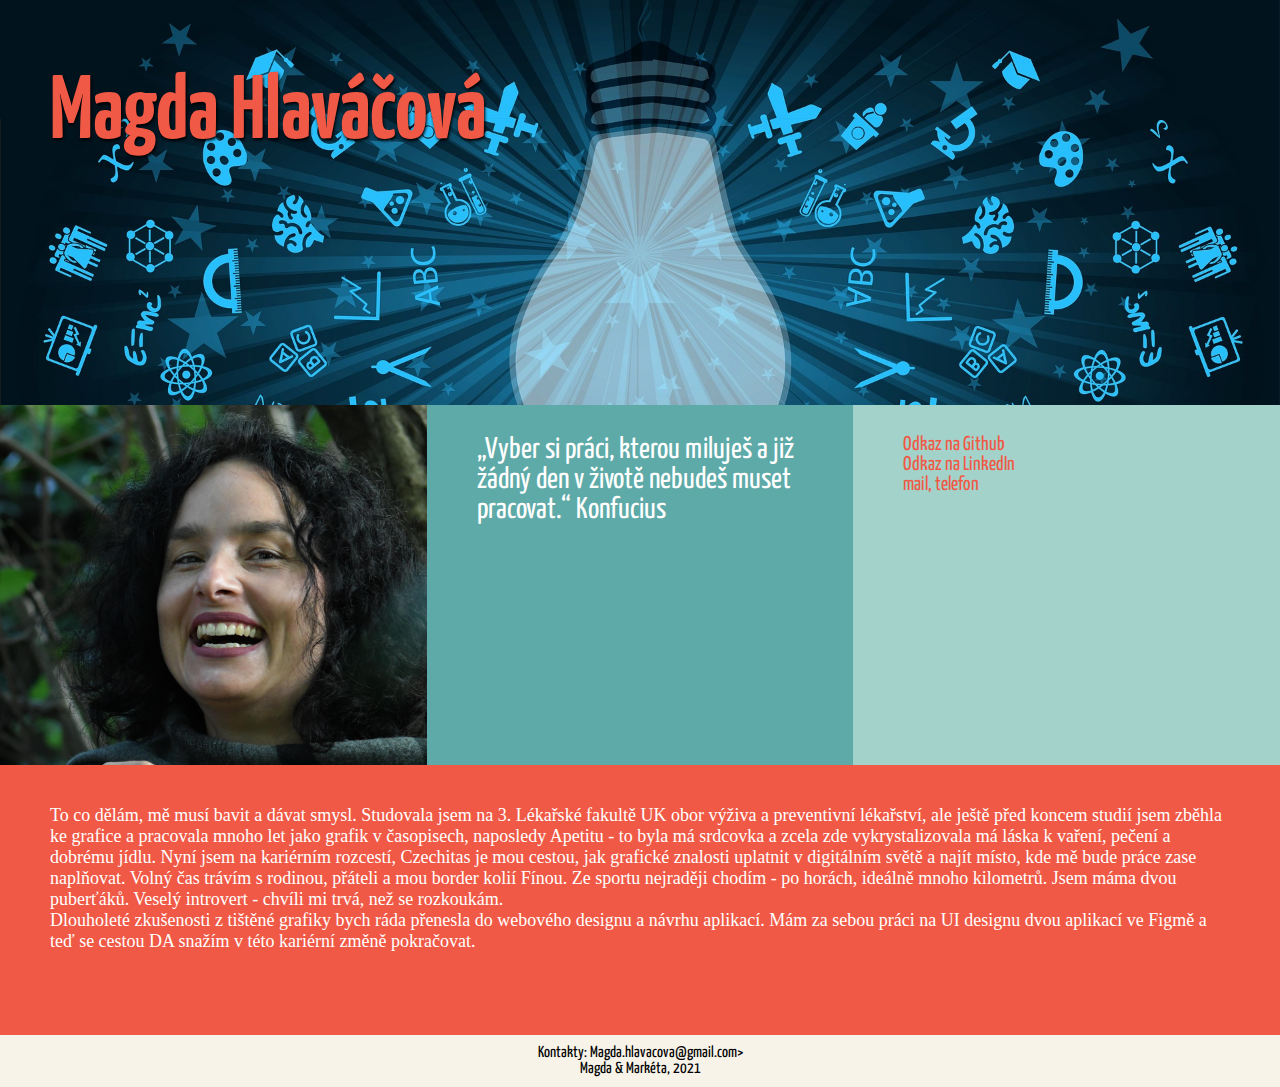
==== magda.html @ 964b3b20 "Úpravy Markéta" ====
<html lang="en">
  <head>
    <meta charset="UTF-8" />
    <meta http-equiv="X-UA-Compatible" content="IE=edge" />
    <meta name="viewport" content="width=device-width, initial-scale=1.0" />
    <link
      href="https://fonts.googleapis.com/css2?family=Dancing+Script:wght@400;500;600;700&family=Yanone+Kaffeesatz:wght@300;400;500;600&display=swap"
      rel="stylesheet"
    />
    <link rel="stylesheet" href="style.css" />
    <title>Document</title>
  </head>
  <body>
    <div class="strana_magda">
      <section class="uvod_magda">
        <h1 class="jmeno">Magda Hlaváčová</h1>
      </section>
      <div class="box">
        <section class="okno1_magda"></section>
        <section class="okno2_magda">
          „Vyber si práci, kterou miluješ a již žádný den v životě nebudeš muset
          pracovat.“ Konfucius
        </section>
        <section class="okno3_magda">
          <a class="tlacitko" href="magda.html"> Odkaz na Github</a><br />
          <a class="tlacitko" href="magda.html"> Odkaz na LinkedIn</a><br />
          <a class="tlacitko" href="magda.html"> mail, telefon</a>
        </section>
      </div>
      <section class="text_magda">
        To co dělám, mě musí bavit a dávat smysl. Studovala jsem na 3. Lékařské
        fakultě UK obor výživa a preventivní lékařství, ale ještě před koncem
        studií jsem zběhla ke grafice a pracovala mnoho let jako grafik v
        časopisech, naposledy Apetitu - to byla má srdcovka a zcela zde
        vykrystalizovala má láska k vaření, pečení a dobrému jídlu. Nyní jsem na
        kariérním rozcestí, Czechitas je mou cestou, jak grafické znalosti
        uplatnit v digitálním světě a najít místo, kde mě bude práce zase
        naplňovat. Volný čas trávím s rodinou, přáteli a mou border kolií Fínou.
        Ze sportu nejraději chodím - po horách, ideálně mnoho kilometrů. Jsem
        máma dvou puberťáků. Veselý introvert - chvíli mi trvá, než se
        rozkoukám.<br />
        Dlouholeté zkušenosti z tištěné grafiky bych ráda přenesla do webového
        designu a návrhu aplikací. Mám za sebou práci na UI designu dvou
        aplikací ve Figmě a teď se cestou DA snažím v této kariérní změně
        pokračovat.
      </section>

      <!--     <img class="Magda" src="fotka-Marketa.jpg" alt="Foto Magdy" />
 -->
    </div>
    <footer class="kontakty">
      Kontakty: Magda.hlavacova@gmail.com> <br />Magda & Markéta, 2021
    </footer>
  </body>
</html>
---- style.css ----
*,
:after,
before {
  box-sizing: border-box;
}

body {
  display: flex;
  margin: 0;
  flex-direction: column;
  min-height: 100vh;
  background-color: #f7f3e9;
}

.hlavicka {
  height: 100px;
  margin: 0;
  min-height: 40vh;
  padding: 10px 50px 10px 50px;
  background-image: url('IMG/background.jpg');
  background-size: cover;
  background-repeat: no-repeat;
  color: white;
}
.o_nas {
  display: flex;
  flex-direction: row;
  min-height: 30vh;
  margin: 0;
}

.magda {
  background-color: #a3d2ca;
  flex-basis: 50%;
  padding: 10px 50px 10px 50px;
}

.marketa {
  background-color: #5eaaa8;
  flex-basis: 50%;
  padding: 10px 50px 10px 50px;
}

.projekt {
  background-color: #f05945;
  margin: 0;
  min-height: 30vh;
  color: white;
  padding: 10px 50px 10px 50px;
}

.o_projektu {
  background-color: #f05945;
  margin: 0;
  min-height: 30vh;
  color: white;
  padding: 10px 50px 10px 50px;
  font-size: 30px;
  font-family: 'Yanone Kaffeesatz', sans-serif;
}

.kontakty {
  padding: 10px 50px 10px 50px;
  font-family: 'Yanone Kaffeesatz', sans-serif;
  text-align: center;
}

h2 {
  font-family: 'Yanone Kaffeesatz', sans-serif;
  font-size: 38px;
}

.titulek {
  font-family: 'Yanone Kaffeesatz', sans-serif;
  font-size: 120px;
  text-align: center;
  color: #f05945;
  text-shadow: 1px 2px 3px black;
}

p {
  font-family: 'Times New Roman', Times, serif;
  font-size: 18px;
  text-align: 1, 5em;
}

a {
  font-family: 'Yanone Kaffeesatz', sans-serif;
  color: #f05945;
  text-decoration: none;
  font-size: 20px;
}

/* Magda sekce*/
.box {
  display: flex;
  flex-direction: row;
  min-height: 40vh;
  margin: 0;
}

.uvod_magda {
  display: flex;
  height: 100px;
  margin: 0;
  min-height: 45vh;
  padding: 10px 50px 10px 50px;
  background-image: url('IMG/background.jpg');
  background-size: cover;
  background-repeat: no-repeat;
}

.okno1_magda {
  display: flex;
  background-image: url(IMG/fotka-Magda.jpg);
  background-size: cover;
  flex-basis: 34%;
  padding: 30px 50px 30px 50px;
}

.okno2_magda {
  background-color: #5eaaa8;
  flex-basis: 34%;
  padding: 30px 50px 30px 50px;
  color: white;
  font-family: 'Yanone Kaffeesatz', sans-serif;
  font-size: 30px;
}

.okno3_magda {
  background-color: #a3d2ca;
  flex-basis: 34%;
  padding: 30px 50px 30px 50px;
}

.text_magda {
  background-color: #f05945;
  min-height: 45vh;
  background-color: #f05945;
  margin: 0;
  min-height: 30vh;
  color: white;
  padding: 40px 50px 10px 50px;
  font-family: 'Times New Roman', Times, serif;
  font-size: 30px;
  text-align: 1, 5em;
}

.jmeno {
  font-family: 'Yanone Kaffeesatz', sans-serif;
  font-size: 90px;
  text-align: center;
  color: #f05945;
  text-shadow: 1px 2px 3px black;
}

/* Markéta sekce*/
.box {
  display: flex;
  flex-direction: row;
  min-height: 40vh;
  margin: 0;
}

.uvod_magda {
  display: flex;
  height: 100px;
  margin: 0;
  min-height: 45vh;
  padding: 10px 50px 10px 50px;
  background-image: url('IMG/background.jpg');
  background-size: cover;
  background-repeat: no-repeat;
}

.okno1_marketa {
  display: flex;
  background-image: url(IMG/fotka-Marketa.jpg);
  background-size: cover;
  flex-basis: 34%;
  padding: 30px 50px 30px 50px;
}

.okno2_magda {
  background-color: #5eaaa8;
  flex-basis: 34%;
  padding: 30px 50px 30px 50px;
  color: white;
  font-family: 'Yanone Kaffeesatz', sans-serif;
  font-size: 30px;
}

.okno3_magda {
  background-color: #a3d2ca;
  flex-basis: 34%;
  padding: 30px 50px 30px 50px;
}

.text_magda {
  background-color: #f05945;
  min-height: 45vh;
  background-color: #f05945;
  margin: 0;
  min-height: 30vh;
  color: white;
  padding: 40px 50px 10px 50px;
  font-family: 'Times New Roman', Times, serif;
  font-size: 18px;
  text-align: 1, 5em;
}

.jmeno {
  font-family: 'Yanone Kaffeesatz', sans-serif;
  font-size: 90px;
  text-align: center;
  color: #f05945;
  text-shadow: 1px 2px 3px black;
}
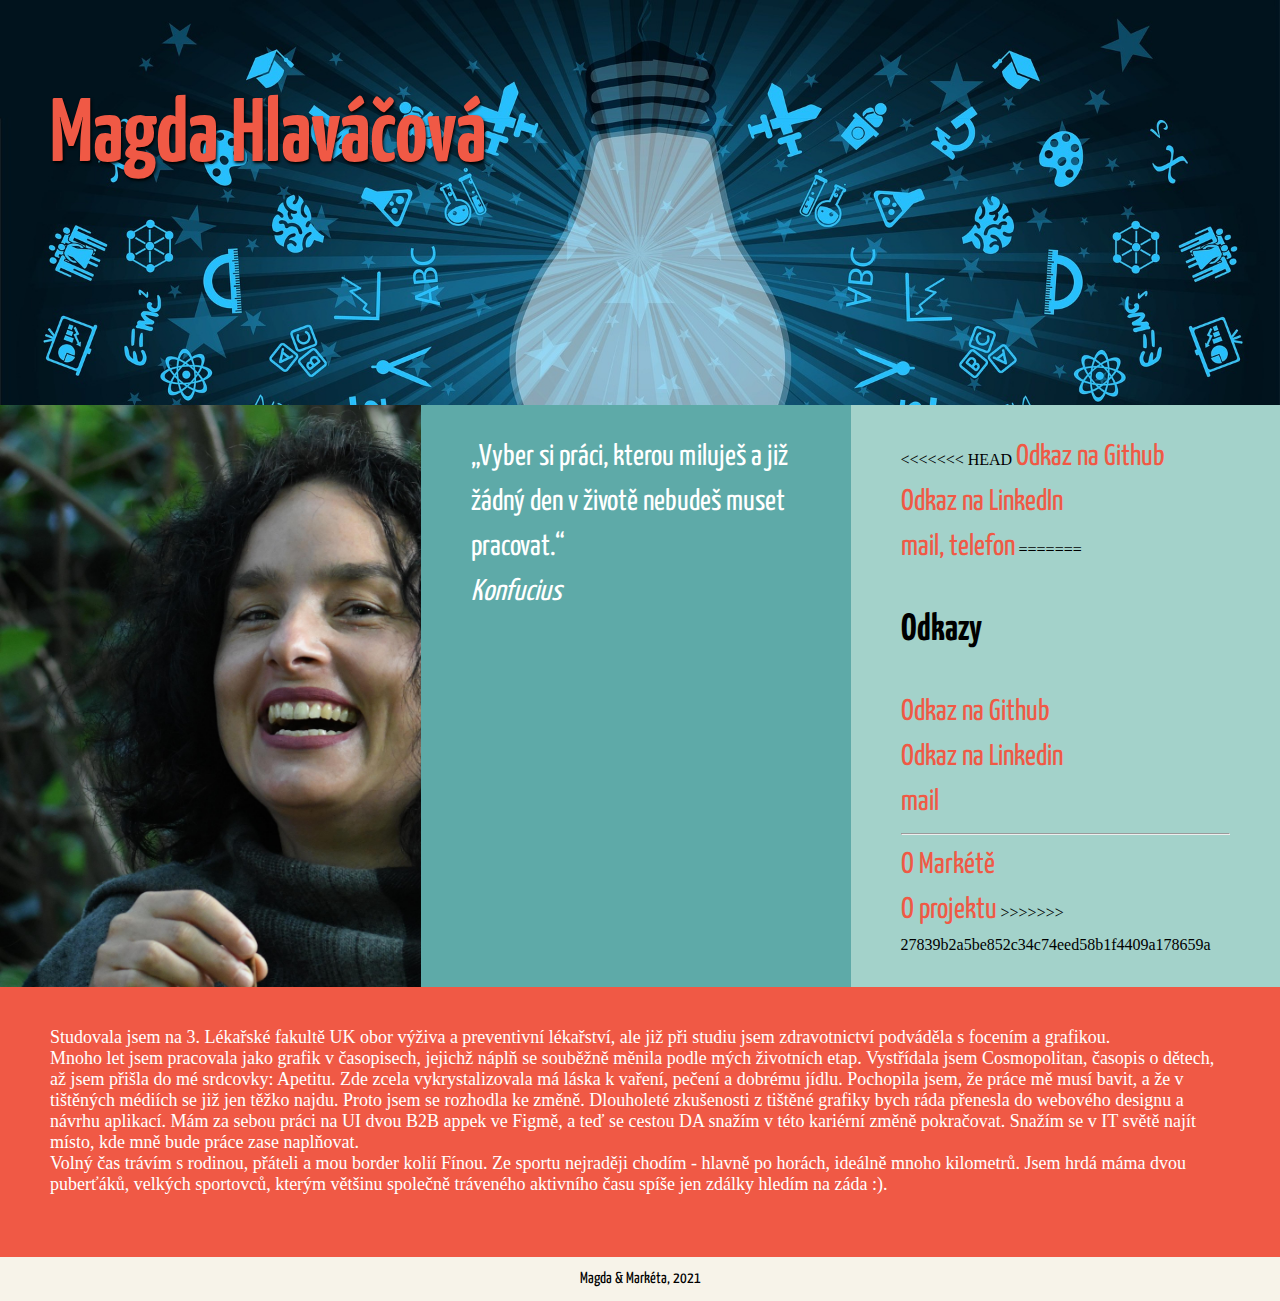
==== commit e61eb030: "Markéta změny" ====
--- a/magda.html
+++ b/magda.html
@@ -19,37 +19,55 @@
         <section class="okno1_magda"></section>
         <section class="okno2_magda">
           „Vyber si práci, kterou miluješ a již žádný den v životě nebudeš muset
-          pracovat.“ Konfucius
+          pracovat.“ <br />
+          <em>Konfucius</em>
         </section>
         <section class="okno3_magda">
+<<<<<<< HEAD
           <a class="tlacitko" href="magda.html"> Odkaz na Github</a><br />
           <a class="tlacitko" href="magda.html"> Odkaz na LinkedIn</a><br />
           <a class="tlacitko" href="magda.html"> mail, telefon</a>
+=======
+          <h2>Odkazy</h2>
+          <a class="tlacitko" href="https://github.com/MagdaHlavacova">
+            Odkaz na Github</a
+          ><br />
+          <a
+            class="tlacitko"
+            href="https://www.linkedin.com/in/magda-hlavacova"
+          >
+            Odkaz na Linkedin</a
+          ><br />
+          <a class="tlacitko" href="mailto:magda.hlavacova@gmail.com"> mail</a>
+          <hr />
+          <a class="tlacitko" href="marketa.html"> O Markétě</a><br />
+          <a class="tlacitko" href="index.html"> O projektu</a>
+>>>>>>> 27839b2a5be852c34c74eed58b1f4409a178659a
         </section>
       </div>
       <section class="text_magda">
-        To co dělám, mě musí bavit a dávat smysl. Studovala jsem na 3. Lékařské
-        fakultě UK obor výživa a preventivní lékařství, ale ještě před koncem
-        studií jsem zběhla ke grafice a pracovala mnoho let jako grafik v
-        časopisech, naposledy Apetitu - to byla má srdcovka a zcela zde
-        vykrystalizovala má láska k vaření, pečení a dobrému jídlu. Nyní jsem na
-        kariérním rozcestí, Czechitas je mou cestou, jak grafické znalosti
-        uplatnit v digitálním světě a najít místo, kde mě bude práce zase
-        naplňovat. Volný čas trávím s rodinou, přáteli a mou border kolií Fínou.
-        Ze sportu nejraději chodím - po horách, ideálně mnoho kilometrů. Jsem
-        máma dvou puberťáků. Veselý introvert - chvíli mi trvá, než se
-        rozkoukám.<br />
-        Dlouholeté zkušenosti z tištěné grafiky bych ráda přenesla do webového
-        designu a návrhu aplikací. Mám za sebou práci na UI designu dvou
-        aplikací ve Figmě a teď se cestou DA snažím v této kariérní změně
-        pokračovat.
+        Studovala jsem na 3. Lékařské fakultě UK obor výživa a preventivní
+        lékařství, ale již při studiu jsem zdravotnictví podváděla s focením a
+        grafikou. <br />
+        Mnoho let jsem pracovala jako grafik v časopisech, jejichž náplň se
+        souběžně měnila podle mých životních etap. Vystřídala jsem Cosmopolitan,
+        časopis o dětech, až jsem přišla do mé srdcovky: Apetitu. Zde zcela
+        vykrystalizovala má láska k vaření, pečení a dobrému jídlu. Pochopila
+        jsem, že práce mě musí bavit, a že v tištěných médiích se již jen těžko
+        najdu. Proto jsem se rozhodla ke změně. Dlouholeté zkušenosti z tištěné
+        grafiky bych ráda přenesla do webového designu a návrhu aplikací. Mám za
+        sebou práci na UI dvou B2B appek ve Figmě, a teď se cestou DA snažím v
+        této kariérní změně pokračovat. Snažím se v IT světě najít místo, kde
+        mně bude práce zase naplňovat.
+        <br />Volný čas trávím s rodinou, přáteli a mou border kolií Fínou. Ze
+        sportu nejraději chodím - hlavně po horách, ideálně mnoho kilometrů.
+        Jsem hrdá máma dvou puberťáků, velkých sportovců, kterým většinu
+        společně tráveného aktivního času spíše jen zdálky hledím na záda :).<br />
       </section>
 
       <!--     <img class="Magda" src="fotka-Marketa.jpg" alt="Foto Magdy" />
  -->
     </div>
-    <footer class="kontakty">
-      Kontakty: Magda.hlavacova@gmail.com> <br />Magda & Markéta, 2021
-    </footer>
+    <footer class="kontakty">Magda & Markéta, 2021</footer>
   </body>
 </html>
--- a/style.css
+++ b/style.css
@@ -16,7 +16,7 @@
   height: 100px;
   margin: 0;
   min-height: 40vh;
-  padding: 10px 50px 10px 50px;
+  padding: 20px 50px 20px 50px;
   background-image: url('IMG/background.jpg');
   background-size: cover;
   background-repeat: no-repeat;
@@ -25,36 +25,36 @@
 .o_nas {
   display: flex;
   flex-direction: row;
-  min-height: 30vh;
+  min-height: 15vh;
   margin: 0;
 }
 
 .magda {
   background-color: #a3d2ca;
   flex-basis: 50%;
-  padding: 10px 50px 10px 50px;
+  padding: 50px 100px 50px 100px;
 }
 
 .marketa {
   background-color: #5eaaa8;
   flex-basis: 50%;
-  padding: 10px 50px 10px 50px;
+  padding: 50px 70px 50px 70px;
 }
 
 .projekt {
   background-color: #f05945;
   margin: 0;
+  min-height: 45vh;
+  color: white;
+  padding: 20px 100px 20px 100px;
+}
+
+.o_projektu {
+  background-color: #f05945;
+  margin: 0;
   min-height: 30vh;
   color: white;
   padding: 10px 50px 10px 50px;
-}
-
-.o_projektu {
-  background-color: #f05945;
-  margin: 0;
-  min-height: 30vh;
-  color: white;
-  padding: 10px 50px 10px 50px;
   font-size: 30px;
   font-family: 'Yanone Kaffeesatz', sans-serif;
 }
@@ -62,12 +62,14 @@
 .kontakty {
   padding: 10px 50px 10px 50px;
   font-family: 'Yanone Kaffeesatz', sans-serif;
+  line-height: 1.5;
   text-align: center;
 }
 
 h2 {
   font-family: 'Yanone Kaffeesatz', sans-serif;
   font-size: 38px;
+  padding: 0;
 }
 
 .titulek {
@@ -81,7 +83,7 @@
 p {
   font-family: 'Times New Roman', Times, serif;
   font-size: 18px;
-  text-align: 1, 5em;
+  line-height: 1.5;
 }
 
 a {
@@ -89,6 +91,7 @@
   color: #f05945;
   text-decoration: none;
   font-size: 20px;
+  line-height: 1.5;
 }
 
 /* Magda sekce*/
@@ -114,23 +117,26 @@
   display: flex;
   background-image: url(IMG/fotka-Magda.jpg);
   background-size: cover;
-  flex-basis: 34%;
+  flex-basis: calc(100% / 3);
   padding: 30px 50px 30px 50px;
 }
 
 .okno2_magda {
   background-color: #5eaaa8;
-  flex-basis: 34%;
-  padding: 30px 50px 30px 50px;
-  color: white;
-  font-family: 'Yanone Kaffeesatz', sans-serif;
-  font-size: 30px;
+  flex-basis: calc(100% / 3);
+  padding: 80px 60px 60px 60px;
+  color: white;
+  font-family: 'Yanone Kaffeesatz', sans-serif;
+  font-weight: 400;
+  line-height: 1.5;
+  font-size: 40px;
 }
 
 .okno3_magda {
   background-color: #a3d2ca;
-  flex-basis: 34%;
-  padding: 30px 50px 30px 50px;
+  flex-basis: calc(100% / 3);
+  padding: 30px 50px 30px 50px;
+  line-height: 1.5;
 }
 
 .text_magda {
@@ -140,7 +146,7 @@
   margin: 0;
   min-height: 30vh;
   color: white;
-  padding: 40px 50px 10px 50px;
+  padding: 80px 60px 60px 60px;
   font-family: 'Times New Roman', Times, serif;
   font-size: 30px;
   text-align: 1, 5em;
@@ -212,7 +218,13 @@
 .jmeno {
   font-family: 'Yanone Kaffeesatz', sans-serif;
   font-size: 90px;
+  line-height: 1.5;
   text-align: center;
   color: #f05945;
   text-shadow: 1px 2px 3px black;
 }
+
+.tlacitko {
+  font-size: 30px;
+  line-height: 1.5;
+}
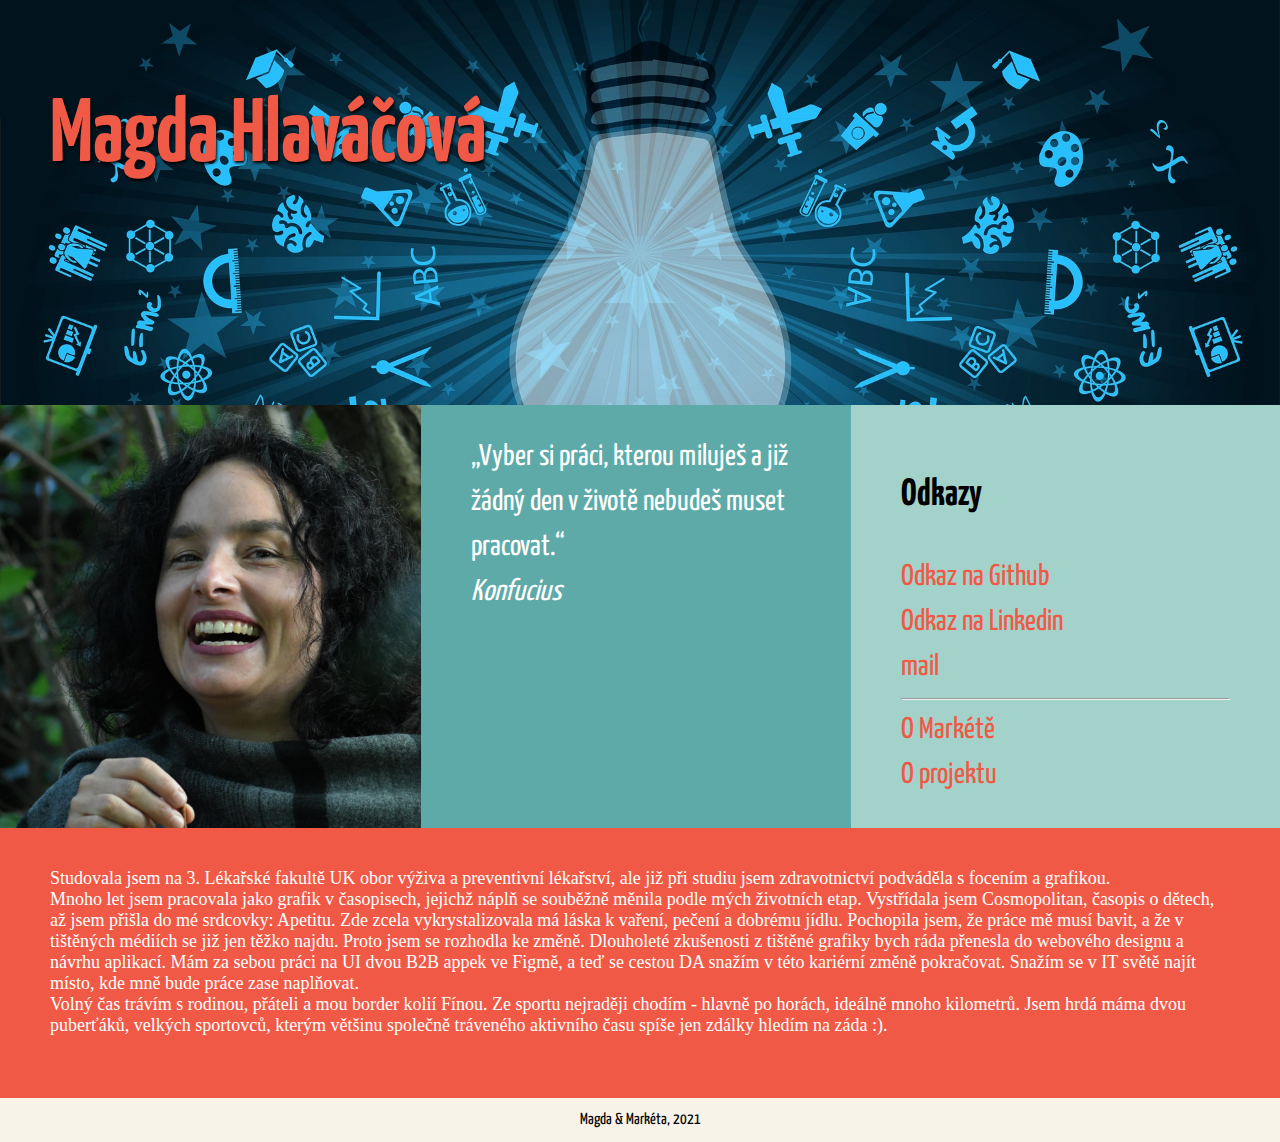
==== commit e3eb2968: "Opravy vzniklých blbostí" ====
--- a/magda.html
+++ b/magda.html
@@ -23,11 +23,6 @@
           <em>Konfucius</em>
         </section>
         <section class="okno3_magda">
-<<<<<<< HEAD
-          <a class="tlacitko" href="magda.html"> Odkaz na Github</a><br />
-          <a class="tlacitko" href="magda.html"> Odkaz na LinkedIn</a><br />
-          <a class="tlacitko" href="magda.html"> mail, telefon</a>
-=======
           <h2>Odkazy</h2>
           <a class="tlacitko" href="https://github.com/MagdaHlavacova">
             Odkaz na Github</a
@@ -42,7 +37,6 @@
           <hr />
           <a class="tlacitko" href="marketa.html"> O Markétě</a><br />
           <a class="tlacitko" href="index.html"> O projektu</a>
->>>>>>> 27839b2a5be852c34c74eed58b1f4409a178659a
         </section>
       </div>
       <section class="text_magda">
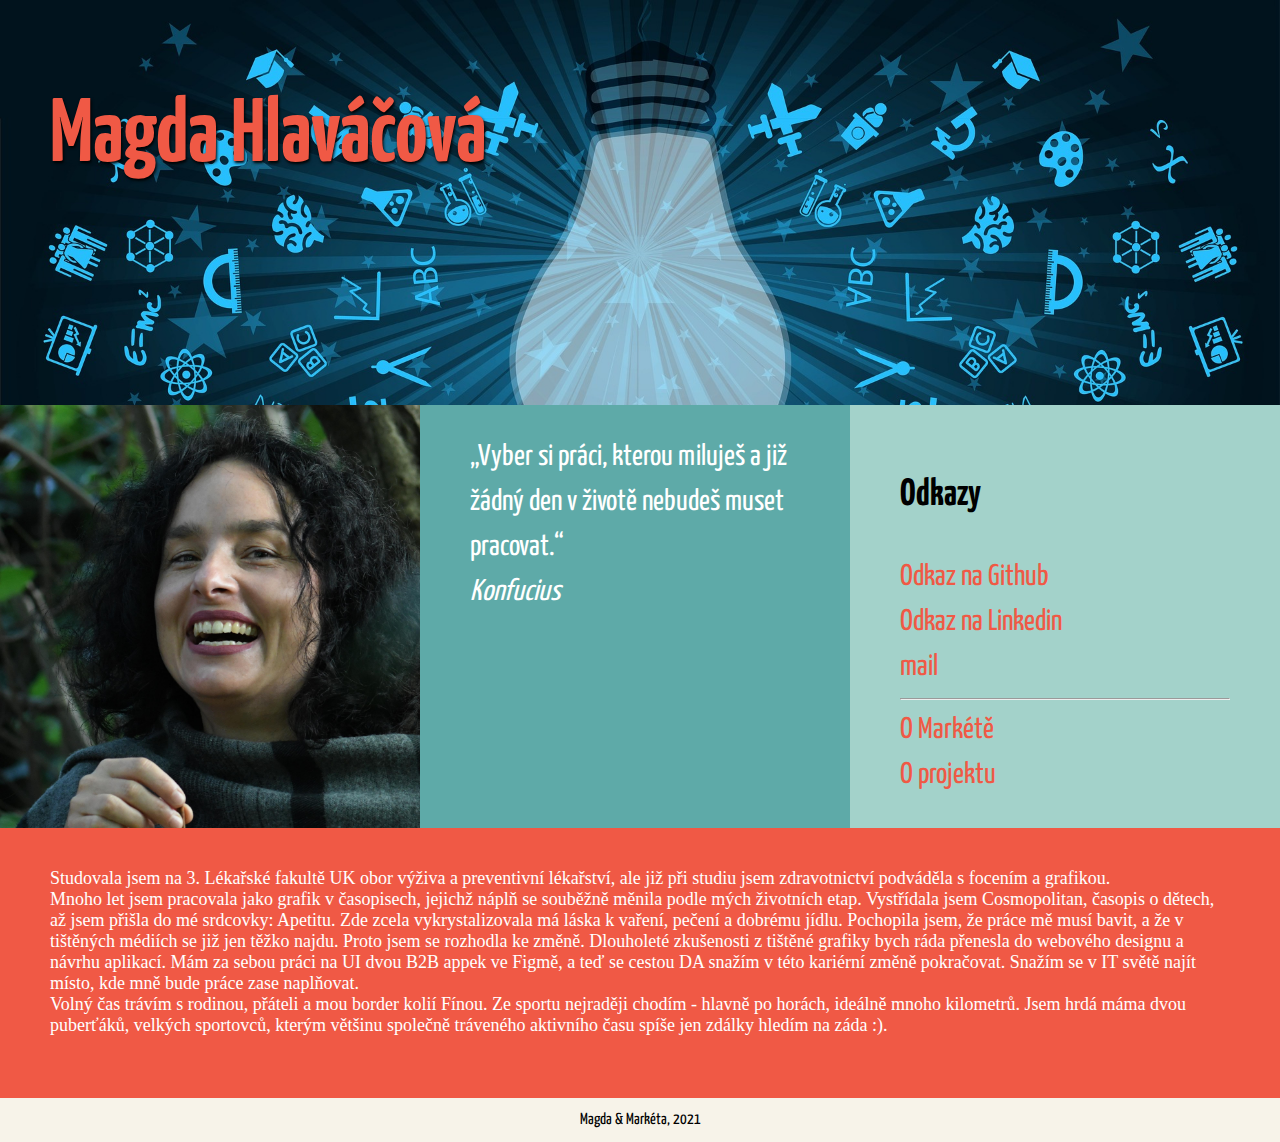
==== commit cf5954ab: "reseni obrazku" ====
--- a/magda.html
+++ b/magda.html
@@ -16,7 +16,9 @@
         <h1 class="jmeno">Magda Hlaváčová</h1>
       </section>
       <div class="box">
-        <section class="okno1_magda"></section>
+        <section class="okno1_magda">
+          <img class="foto_magda" src="IMG/fotka-Magda.jpg" alt="Fotka Magdy" />
+        </section>
         <section class="okno2_magda">
           „Vyber si práci, kterou miluješ a již žádný den v životě nebudeš muset
           pracovat.“ <br />
--- a/style.css
+++ b/style.css
@@ -18,7 +18,7 @@
   min-height: 40vh;
   padding: 20px 50px 20px 50px;
   background-image: url('IMG/background.jpg');
-  background-size: cover;
+  background-size: contain;
   background-repeat: no-repeat;
   color: white;
 }
@@ -54,7 +54,7 @@
   margin: 0;
   min-height: 30vh;
   color: white;
-  padding: 10px 50px 10px 50px;
+  padding: 10px 0px 10px 0px;
   font-size: 30px;
   font-family: 'Yanone Kaffeesatz', sans-serif;
 }
@@ -115,10 +115,17 @@
 
 .okno1_magda {
   display: flex;
-  background-image: url(IMG/fotka-Magda.jpg);
-  background-size: cover;
+  /*   background-image: url(IMG/fotka-Magda.jpg);
+  background-size: contain; */
   flex-basis: calc(100% / 3);
-  padding: 30px 50px 30px 50px;
+  padding: 0;
+}
+
+.foto_magda {
+  max-width: 100%;
+  box-sizing: border-box;
+  height: auto;
+  padding: 0;
 }
 
 .okno2_magda {
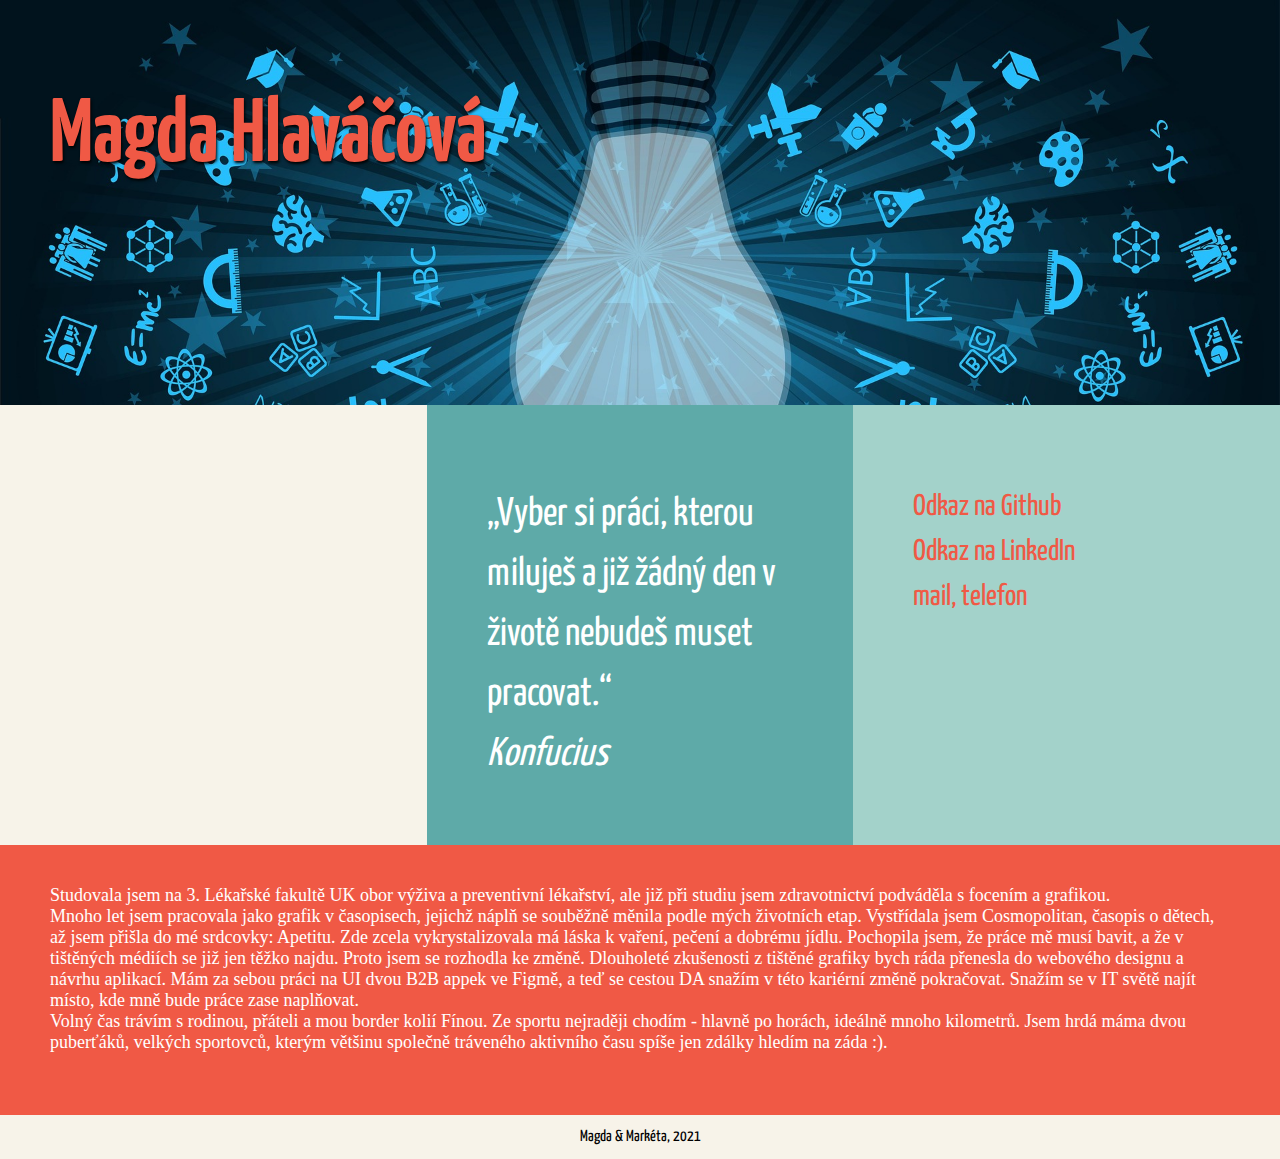
==== commit 82d2d713: "Nuceny commit pred pullnutim, zadne zmeny" ====
--- a/magda.html
+++ b/magda.html
@@ -16,29 +16,16 @@
         <h1 class="jmeno">Magda Hlaváčová</h1>
       </section>
       <div class="box">
-        <section class="okno1_magda">
-          <img class="foto_magda" src="IMG/fotka-Magda.jpg" alt="Fotka Magdy" />
-        </section>
+        <section class="okno1_magda"></section>
         <section class="okno2_magda">
           „Vyber si práci, kterou miluješ a již žádný den v životě nebudeš muset
           pracovat.“ <br />
           <em>Konfucius</em>
         </section>
         <section class="okno3_magda">
-          <h2>Odkazy</h2>
-          <a class="tlacitko" href="https://github.com/MagdaHlavacova">
-            Odkaz na Github</a
-          ><br />
-          <a
-            class="tlacitko"
-            href="https://www.linkedin.com/in/magda-hlavacova"
-          >
-            Odkaz na Linkedin</a
-          ><br />
-          <a class="tlacitko" href="mailto:magda.hlavacova@gmail.com"> mail</a>
-          <hr />
-          <a class="tlacitko" href="marketa.html"> O Markétě</a><br />
-          <a class="tlacitko" href="index.html"> O projektu</a>
+          <a class="tlacitko" href="magda.html"> Odkaz na Github</a><br />
+          <a class="tlacitko" href="magda.html"> Odkaz na LinkedIn</a><br />
+          <a class="tlacitko" href="magda.html"> mail, telefon</a>
         </section>
       </div>
       <section class="text_magda">
--- a/style.css
+++ b/style.css
@@ -18,7 +18,7 @@
   min-height: 40vh;
   padding: 20px 50px 20px 50px;
   background-image: url('IMG/background.jpg');
-  background-size: contain;
+  background-size: cover;
   background-repeat: no-repeat;
   color: white;
 }
@@ -70,6 +70,7 @@
   font-family: 'Yanone Kaffeesatz', sans-serif;
   font-size: 38px;
   padding: 0;
+  margin: 0;
 }
 
 .titulek {
@@ -142,7 +143,7 @@
 .okno3_magda {
   background-color: #a3d2ca;
   flex-basis: calc(100% / 3);
-  padding: 30px 50px 30px 50px;
+  padding: 80px 60px 60px 60px;
   line-height: 1.5;
 }
 
@@ -194,7 +195,7 @@
   padding: 30px 50px 30px 50px;
 }
 
-.okno2_magda {
+.okno2_marketa {
   background-color: #5eaaa8;
   flex-basis: 34%;
   padding: 30px 50px 30px 50px;
@@ -203,7 +204,7 @@
   font-size: 30px;
 }
 
-.okno3_magda {
+.okno3_marketa {
   background-color: #a3d2ca;
   flex-basis: 34%;
   padding: 30px 50px 30px 50px;
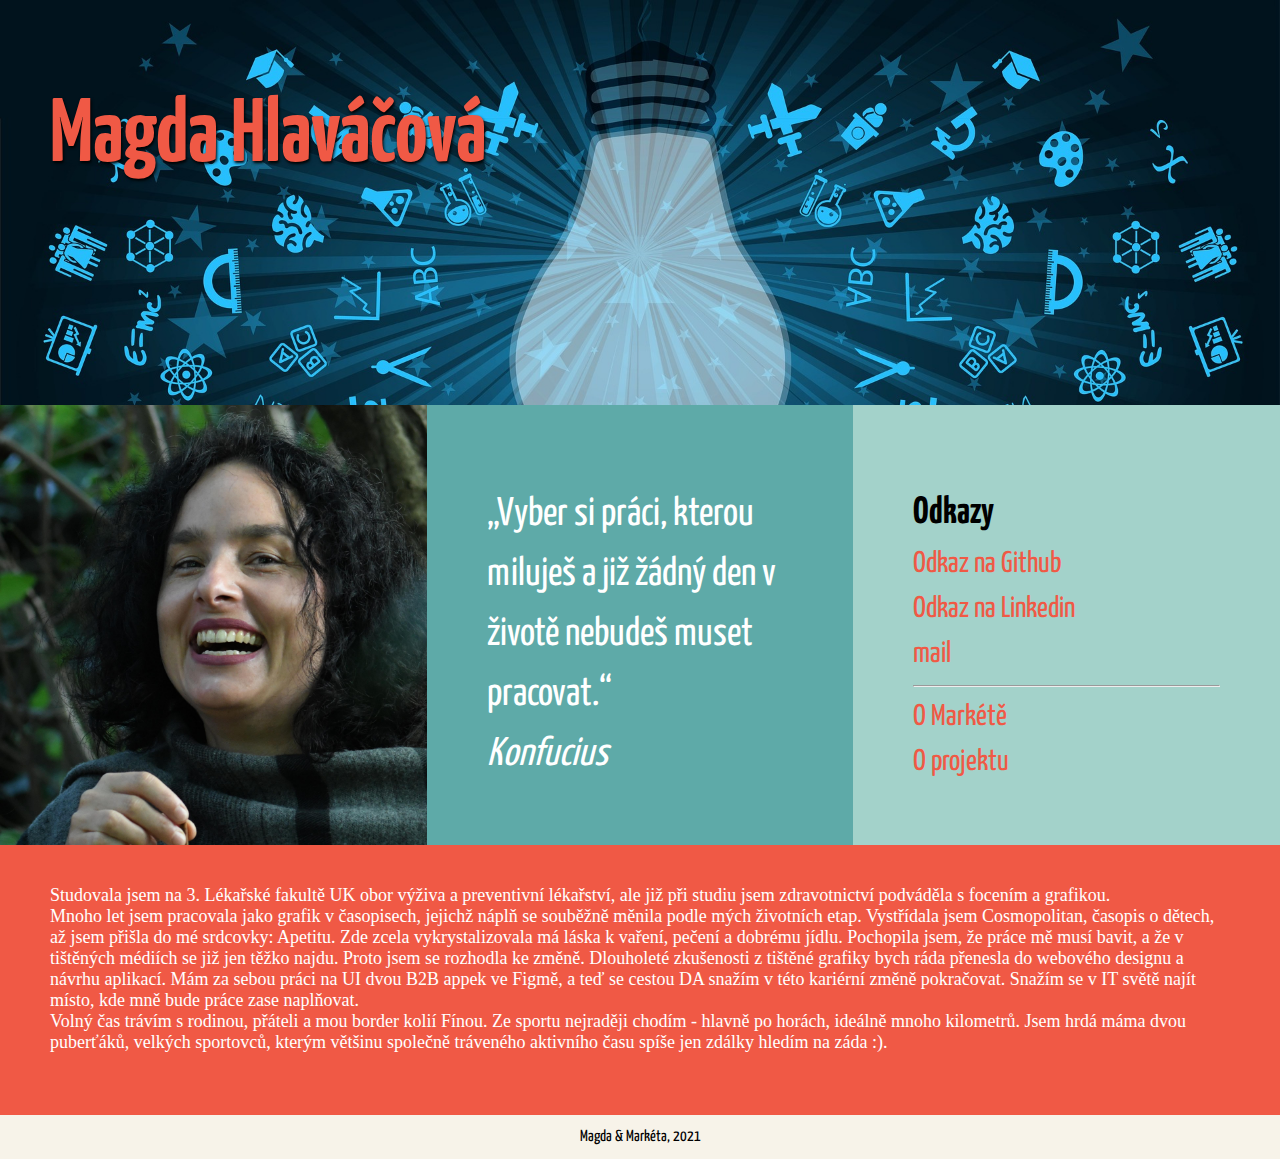
==== commit b21c5015: "Dolaďování" ====
--- a/magda.html
+++ b/magda.html
@@ -16,16 +16,29 @@
         <h1 class="jmeno">Magda Hlaváčová</h1>
       </section>
       <div class="box">
-        <section class="okno1_magda"></section>
+        <section class="okno1_magda">
+          <img class="foto_magda" src="IMG/fotka-Magda.jpg" alt="Fotka Magdy" />
+        </section>
         <section class="okno2_magda">
           „Vyber si práci, kterou miluješ a již žádný den v životě nebudeš muset
           pracovat.“ <br />
           <em>Konfucius</em>
         </section>
         <section class="okno3_magda">
-          <a class="tlacitko" href="magda.html"> Odkaz na Github</a><br />
-          <a class="tlacitko" href="magda.html"> Odkaz na LinkedIn</a><br />
-          <a class="tlacitko" href="magda.html"> mail, telefon</a>
+          <h2>Odkazy</h2>
+          <a class="tlacitko" href="https://github.com/MagdaHlavacova">
+            Odkaz na Github</a
+          ><br />
+          <a
+            class="tlacitko"
+            href="https://www.linkedin.com/in/magda-hlavacova"
+          >
+            Odkaz na Linkedin</a
+          ><br />
+          <a class="tlacitko" href="mailto:magda.hlavacova@gmail.com"> mail</a>
+          <hr />
+          <a class="tlacitko" href="marketa.html"> O Markétě</a><br />
+          <a class="tlacitko" href="index.html"> O projektu</a>
         </section>
       </div>
       <section class="text_magda">
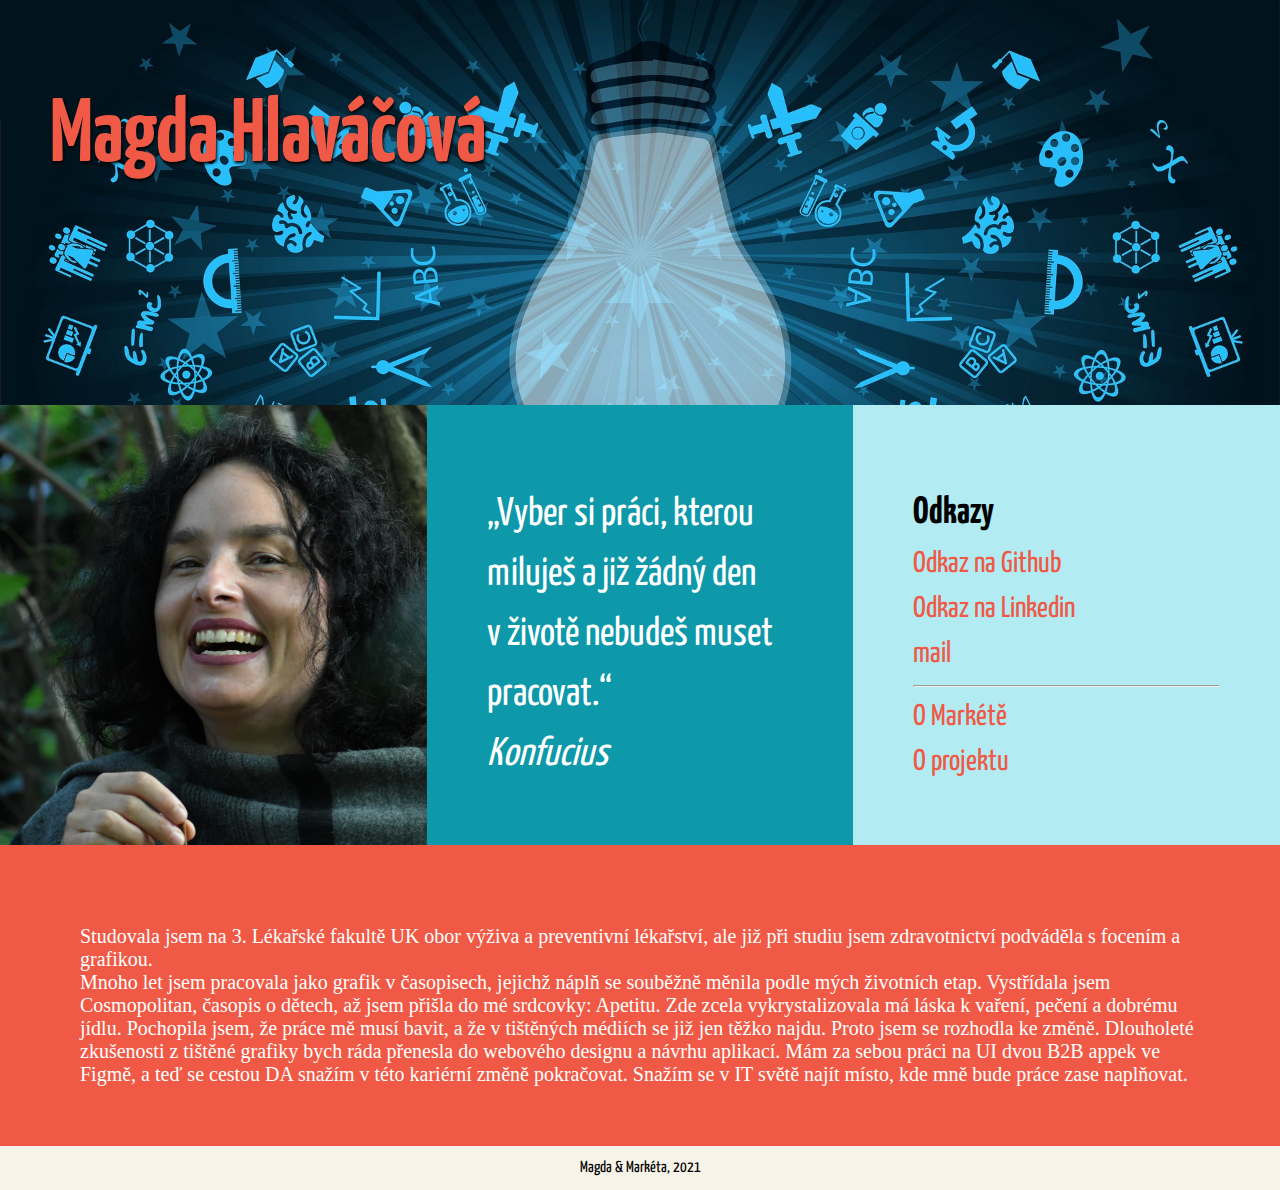
==== commit 7182b79a: "upravy barev, kontrastu, css fotky" ====
--- a/magda.html
+++ b/magda.html
@@ -20,7 +20,7 @@
           <img class="foto_magda" src="IMG/fotka-Magda.jpg" alt="Fotka Magdy" />
         </section>
         <section class="okno2_magda">
-          „Vyber si práci, kterou miluješ a již žádný den v životě nebudeš muset
+          „Vyber si práci, kterou miluješ a již žádný den v životě nebudeš muset
           pracovat.“ <br />
           <em>Konfucius</em>
         </section>
@@ -42,23 +42,19 @@
         </section>
       </div>
       <section class="text_magda">
-        Studovala jsem na 3. Lékařské fakultě UK obor výživa a preventivní
-        lékařství, ale již při studiu jsem zdravotnictví podváděla s focením a
+        Studovala jsem na 3. Lékařské fakultě UK obor výživa a preventivní
+        lékařství, ale již při studiu jsem zdravotnictví podváděla s focením a 
         grafikou. <br />
         Mnoho let jsem pracovala jako grafik v časopisech, jejichž náplň se
         souběžně měnila podle mých životních etap. Vystřídala jsem Cosmopolitan,
-        časopis o dětech, až jsem přišla do mé srdcovky: Apetitu. Zde zcela
-        vykrystalizovala má láska k vaření, pečení a dobrému jídlu. Pochopila
-        jsem, že práce mě musí bavit, a že v tištěných médiích se již jen těžko
-        najdu. Proto jsem se rozhodla ke změně. Dlouholeté zkušenosti z tištěné
+        časopis o dětech, až jsem přišla do mé srdcovky: Apetitu. Zde zcela
+        vykrystalizovala má láska k vaření, pečení a dobrému jídlu. Pochopila
+        jsem, že práce mě musí bavit, a že v tištěných médiích se již jen těžko
+        najdu. Proto jsem se rozhodla ke změně. Dlouholeté zkušenosti z tištěné
         grafiky bych ráda přenesla do webového designu a návrhu aplikací. Mám za
-        sebou práci na UI dvou B2B appek ve Figmě, a teď se cestou DA snažím v
-        této kariérní změně pokračovat. Snažím se v IT světě najít místo, kde
+        sebou práci na UI dvou B2B appek ve Figmě, a teď se cestou DA snažím
+        v této kariérní změně pokračovat. Snažím se v IT světě najít místo, kde
         mně bude práce zase naplňovat.
-        <br />Volný čas trávím s rodinou, přáteli a mou border kolií Fínou. Ze
-        sportu nejraději chodím - hlavně po horách, ideálně mnoho kilometrů.
-        Jsem hrdá máma dvou puberťáků, velkých sportovců, kterým většinu
-        společně tráveného aktivního času spíše jen zdálky hledím na záda :).<br />
       </section>
 
       <!--     <img class="Magda" src="fotka-Marketa.jpg" alt="Foto Magdy" />
--- a/style.css
+++ b/style.css
@@ -30,15 +30,16 @@
 }
 
 .magda {
-  background-color: #a3d2ca;
+  background-color: #b2ebf2;
   flex-basis: 50%;
   padding: 50px 100px 50px 100px;
 }
 
 .marketa {
-  background-color: #5eaaa8;
+  background-color: #0d99a9;
   flex-basis: 50%;
   padding: 50px 70px 50px 70px;
+  color: white;
 }
 
 .projekt {
@@ -47,6 +48,7 @@
   min-height: 45vh;
   color: white;
   padding: 20px 100px 20px 100px;
+  text-align: center;
 }
 
 .o_projektu {
@@ -56,6 +58,7 @@
   color: white;
   padding: 10px 0px 10px 0px;
   font-size: 30px;
+  text-align: 45px;
   font-family: 'Yanone Kaffeesatz', sans-serif;
 }
 
@@ -124,13 +127,15 @@
 
 .foto_magda {
   max-width: 100%;
+  object-fit: cover;
+  object-position: 50% 50%; /* výchozí hodnota */
   box-sizing: border-box;
   height: auto;
   padding: 0;
 }
 
 .okno2_magda {
-  background-color: #5eaaa8;
+  background-color: #0d99a9;
   flex-basis: calc(100% / 3);
   padding: 80px 60px 60px 60px;
   color: white;
@@ -141,7 +146,7 @@
 }
 
 .okno3_magda {
-  background-color: #a3d2ca;
+  background-color: #b2ebf2;
   flex-basis: calc(100% / 3);
   padding: 80px 60px 60px 60px;
   line-height: 1.5;
@@ -150,11 +155,10 @@
 .text_magda {
   background-color: #f05945;
   min-height: 45vh;
-  background-color: #f05945;
   margin: 0;
   min-height: 30vh;
   color: white;
-  padding: 80px 60px 60px 60px;
+  padding: 80px 60px 60px 80px;
   font-family: 'Times New Roman', Times, serif;
   font-size: 30px;
   text-align: 1, 5em;
@@ -185,6 +189,7 @@
   background-image: url('IMG/background.jpg');
   background-size: cover;
   background-repeat: no-repeat;
+  column-count: 2;
 }
 
 .okno1_marketa {
@@ -196,7 +201,7 @@
 }
 
 .okno2_marketa {
-  background-color: #5eaaa8;
+  background-color: #0d99a9;
   flex-basis: 34%;
   padding: 30px 50px 30px 50px;
   color: white;
@@ -205,7 +210,7 @@
 }
 
 .okno3_marketa {
-  background-color: #a3d2ca;
+  background-color: #b2ebf2;
   flex-basis: 34%;
   padding: 30px 50px 30px 50px;
 }
@@ -213,13 +218,12 @@
 .text_magda {
   background-color: #f05945;
   min-height: 45vh;
-  background-color: #f05945;
   margin: 0;
   min-height: 30vh;
   color: white;
-  padding: 40px 50px 10px 50px;
+  padding: 80px 60px 60px 80px;
   font-family: 'Times New Roman', Times, serif;
-  font-size: 18px;
+  font-size: 20px;
   text-align: 1, 5em;
 }
 
@@ -236,3 +240,7 @@
   font-size: 30px;
   line-height: 1.5;
 }
+
+.tlacitko__Marketa {
+  color: #f0d8d5;
+}
